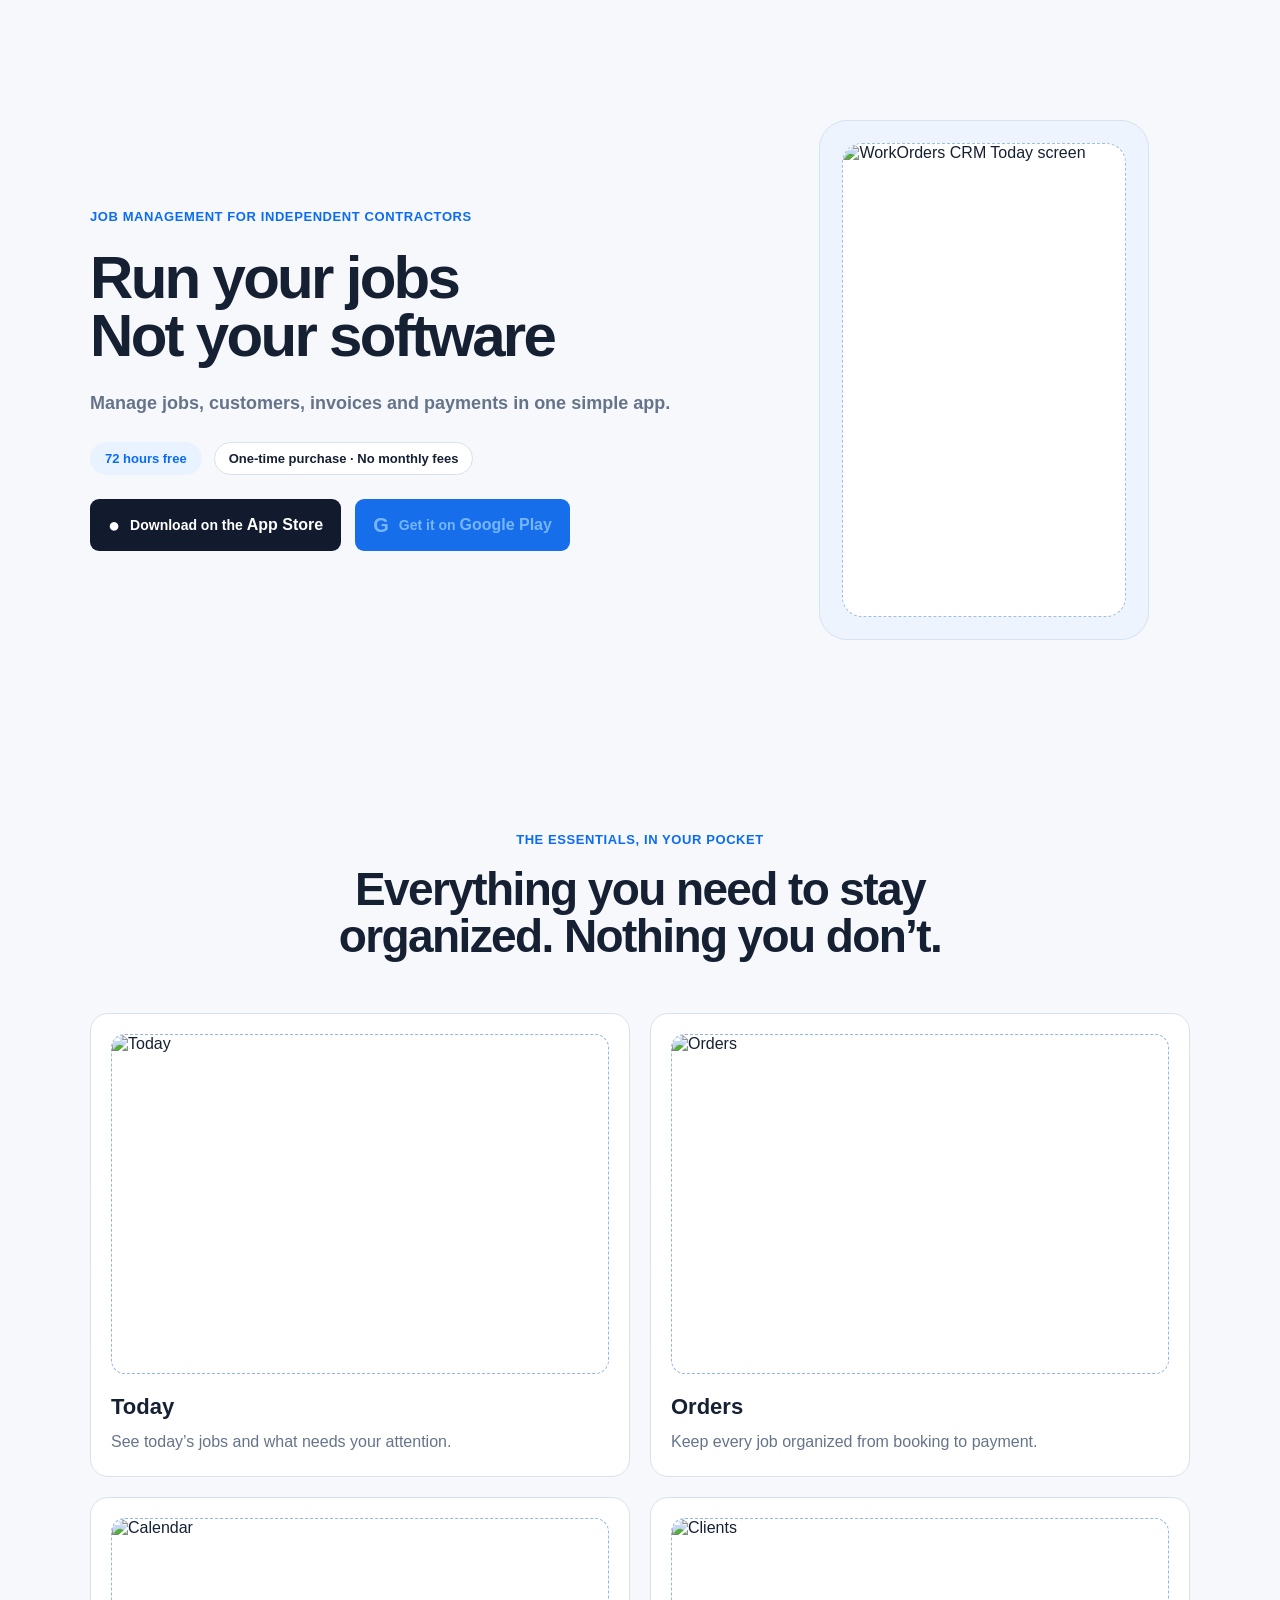
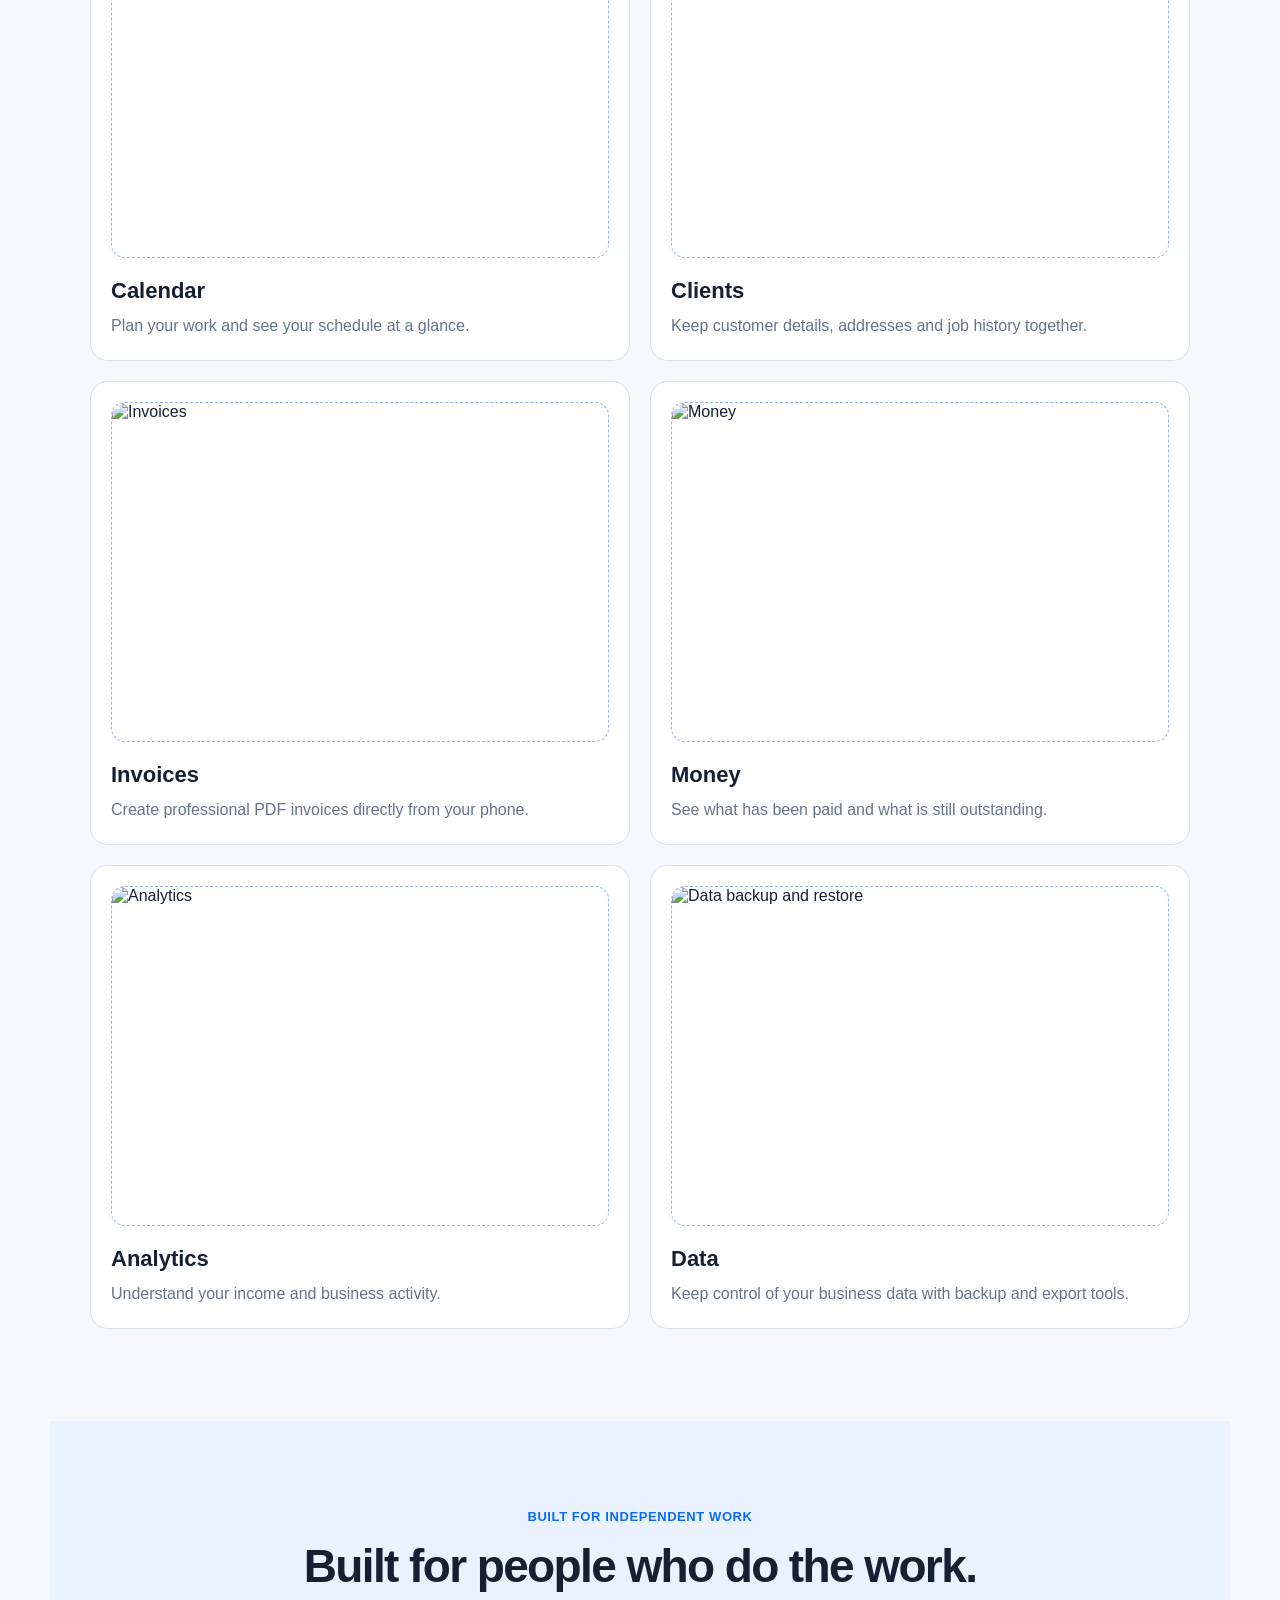
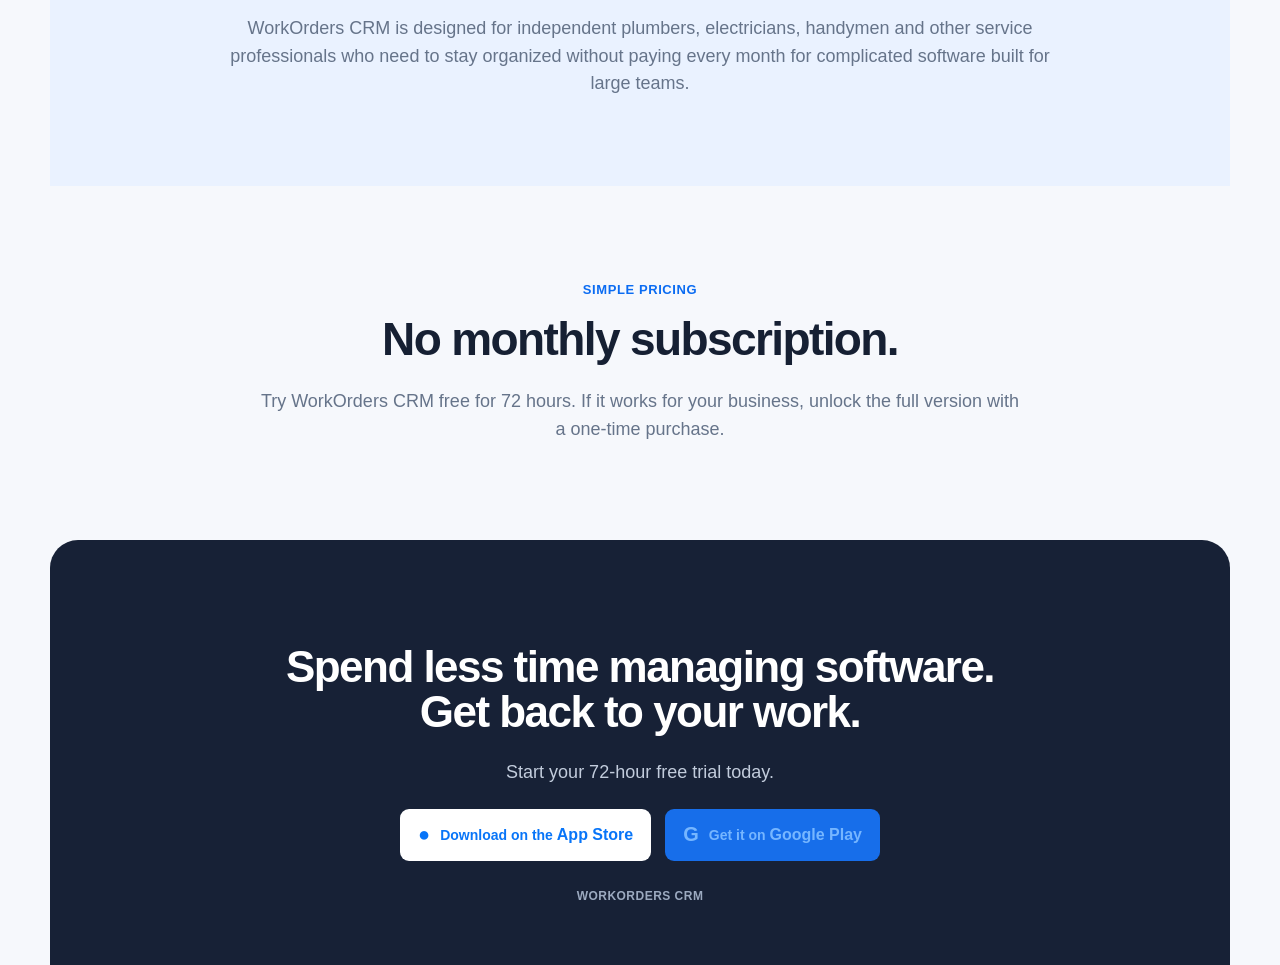
==== index.html @ 6b3ce866 "Add files via upload" ====
<!doctype html>
<html lang="en">
<head>
  <meta charset="utf-8">
  <meta name="viewport" content="width=device-width, initial-scale=1">
  <title>WorkOrders CRM — Job Management for Independent Contractors</title>
  <meta name="description" content="Manage jobs, customers, invoices and payments in one simple app. Built for independent service professionals. 72-hour free trial, one-time purchase, no monthly fees.">
  <meta name="robots" content="index,follow">
  <meta property="og:title" content="WorkOrders CRM">
  <meta property="og:description" content="Job management for independent contractors. No monthly subscription.">
  <meta property="og:type" content="website">
  <link rel="canonical" href="https://workorderscrm.com/">
  <link rel="stylesheet" href="styles.css">
</head>
<body>

  <main>
    <section class="hero shell">
      <div class="hero-copy">
        <div class="eyebrow">JOB MANAGEMENT FOR INDEPENDENT CONTRACTORS</div>
        <h1>Run your jobs<br>Not your software</h1>
        <p class="lead">Manage jobs, customers, invoices and payments in one simple app.</p>

        <div class="pills">
          <span class="pill blue">72 hours free</span>
          <span class="pill">One-time purchase · No monthly fees</span>
        </div>

        <div class="store-buttons">
          <a class="store appstore" href="https://apps.apple.com/us/app/workorders-crm/id6782194593" target="_blank" rel="noopener" data-store="app_store">
            <span class="store-icon">●</span>
            <span>Download on the <strong>App Store</strong></span>
          </a>
          <a class="store play" href="https://play.google.com/store/apps/details?id=cz.polimermontag.workorderscrm" target="_blank" rel="noopener" data-store="google_play">
            <span class="gmark">G</span>
            <span>Get it on <strong>Google Play</strong></span>
          </a>
        </div>
      </div>

      <div class="hero-phone">
        <div class="phone-frame">
          <img src="https://framerusercontent.com/images/qd9DInGNYUBv0QtWFxtsT7gJkE.png?height=2340&width=1080" alt="WorkOrders CRM Today screen">
        </div>
      </div>
    </section>

    <section class="features shell">
      <div class="section-head">
        <div class="eyebrow">THE ESSENTIALS, IN YOUR POCKET</div>
        <h2>Everything you need to stay<br class="desktop-only"> organized. Nothing you don’t.</h2>
      </div>

      <div class="grid">
        <article class="card">
          <div class="imagebox"><img src="https://framerusercontent.com/images/qd9DInGNYUBv0QtWFxtsT7gJkE.png?height=2340&width=1080" alt="Today"></div>
          <h3>Today</h3><p>See today’s jobs and what needs your attention.</p>
        </article>

        <article class="card">
          <div class="imagebox"><img src="https://framerusercontent.com/images/ADjIYOO7mYXJQtDscpBXR9ZWnak.png?height=2340&width=1080" alt="Orders"></div>
          <h3>Orders</h3><p>Keep every job organized from booking to payment.</p>
        </article>

        <article class="card">
          <div class="imagebox"><img src="https://framerusercontent.com/images/U5erFqchs5apL3lvyuccZ1jVUM.png?height=2340&width=1080" alt="Calendar"></div>
          <h3>Calendar</h3><p>Plan your work and see your schedule at a glance.</p>
        </article>

        <article class="card">
          <div class="imagebox"><img src="https://framerusercontent.com/images/kQJ8jtBnOuMiO95DjbU2zEwNseU.png?height=2340&width=1080" alt="Clients"></div>
          <h3>Clients</h3><p>Keep customer details, addresses and job history together.</p>
        </article>

        <article class="card">
          <div class="imagebox"><img src="https://framerusercontent.com/images/8mpgnXJvXI1ILnUtMQtiGI0oiM.png?height=2340&width=1080" alt="Invoices"></div>
          <h3>Invoices</h3><p>Create professional PDF invoices directly from your phone.</p>
        </article>

        <article class="card">
          <div class="imagebox"><img src="https://framerusercontent.com/images/x715dh2CsWVI0yVBEl1kouSMv3M.png?height=2340&width=1080" alt="Money"></div>
          <h3>Money</h3><p>See what has been paid and what is still outstanding.</p>
        </article>

        <article class="card">
          <div class="imagebox"><img src="https://framerusercontent.com/images/jWWKUc0UXnRxKMe3g5rncYUIao.png?height=2340&width=1080" alt="Analytics"></div>
          <h3>Analytics</h3><p>Understand your income and business activity.</p>
        </article>

        <article class="card">
          <div class="imagebox"><img src="https://framerusercontent.com/images/VTmEQg9eiixEfbmgs8NpRVBaEQ.png?height=2340&width=1080" alt="Data backup and restore"></div>
          <h3>Data</h3><p>Keep control of your business data with backup and export tools.</p>
        </article>
      </div>
    </section>

    <section class="audience shell">
      <div class="eyebrow">BUILT FOR INDEPENDENT WORK</div>
      <h2>Built for people who do the work.</h2>
      <p>WorkOrders CRM is designed for independent plumbers, electricians, handymen and other service professionals who need to stay organized without paying every month for complicated software built for large teams.</p>
    </section>

    <section class="pricing shell">
      <div class="eyebrow">SIMPLE PRICING</div>
      <h2>No monthly subscription.</h2>
      <p>Try WorkOrders CRM free for 72 hours. If it works for your business, unlock the full version with a one-time purchase.</p>
    </section>

    <section class="cta shell">
      <h2>Spend less time managing software.<br>Get back to your work.</h2>
      <p>Start your 72-hour free trial today.</p>
      <div class="store-buttons center">
        <a class="store light" href="https://apps.apple.com/us/app/workorders-crm/id6782194593" target="_blank" rel="noopener" data-store="app_store">
          <span class="store-icon">●</span>
          <span>Download on the <strong>App Store</strong></span>
        </a>
        <a class="store play" href="https://play.google.com/store/apps/details?id=cz.polimermontag.workorderscrm" target="_blank" rel="noopener" data-store="google_play">
          <span class="gmark">G</span>
          <span>Get it on <strong>Google Play</strong></span>
        </a>
      </div>
      <div class="brand">WORKORDERS CRM</div>
    </section>
  </main>

  <script>
    // Keeps UTM parameters available when a user clicks a store button.
    document.querySelectorAll('[data-store]').forEach(function(link) {
      link.addEventListener('click', function() {
        try {
          var params = new URLSearchParams(location.search);
          var eventName = link.dataset.store === 'app_store' ? 'app_store_click' : 'play_store_click';
          console.log(eventName, Object.fromEntries(params.entries()));
        } catch(e) {}
      });
    });
  </script>
</body>
</html>
---- styles.css ----
*{box-sizing:border-box}
:root{
  --bg:#f6f8fc;
  --ink:#162033;
  --muted:#66748a;
  --blue:#0b6cf2;
  --line:#d8e1ec;
  --soft:#eaf2ff;
  --dark:#172136;
}
html{scroll-behavior:smooth}
body{
  margin:0;
  background:var(--bg);
  color:var(--ink);
  font-family:Inter,ui-sans-serif,-apple-system,BlinkMacSystemFont,"Segoe UI",Roboto,Helvetica,Arial,sans-serif;
}
.shell{max-width:1180px;margin:0 auto;padding-left:40px;padding-right:40px}
.hero{
  min-height:760px;
  display:grid;
  grid-template-columns:1.2fr .8fr;
  align-items:center;
  gap:72px;
  padding-top:72px;
  padding-bottom:72px;
}
.eyebrow{
  color:var(--blue);
  font-size:13px;
  line-height:1.2;
  letter-spacing:.045em;
  font-weight:800;
  text-transform:uppercase;
}
h1{
  font-size:60px;
  line-height:.98;
  letter-spacing:-.045em;
  margin:24px 0 24px;
}
h2{
  font-size:46px;
  line-height:1.04;
  letter-spacing:-.035em;
  margin:18px 0 24px;
}
.lead,.pricing p,.audience p,.cta p{
  font-size:18px;
  line-height:1.55;
  color:var(--muted);
}
.lead{font-weight:600;max-width:680px}
.pills{display:flex;gap:12px;flex-wrap:wrap;margin:24px 0}
.pill{
  border:1px solid var(--line);
  background:white;
  border-radius:999px;
  padding:8px 14px;
  font-size:13px;
  font-weight:800;
}
.pill.blue{background:#e9f2ff;color:var(--blue);border-color:#e9f2ff}
.store-buttons{display:flex;gap:14px;flex-wrap:wrap;margin-top:22px}
.store{
  height:52px;
  min-width:205px;
  display:inline-flex;
  align-items:center;
  justify-content:center;
  gap:10px;
  padding:0 18px;
  border-radius:9px;
  text-decoration:none;
  font-size:14px;
  font-weight:600;
  transition:transform .15s ease,opacity .15s ease;
}
.store:hover{transform:translateY(-1px);opacity:.94}
.store strong{font-size:16px}
.appstore{background:#121b2d;color:white}
.play{background:#176eea;color:#76b6ff}
.light{background:white;color:#0875f8}
.store-icon{font-size:20px}
.gmark{font-size:20px;font-weight:900}
.hero-phone{display:flex;justify-content:center}
.phone-frame{
  width:330px;
  height:520px;
  border:1px solid #d6e2f1;
  border-radius:28px;
  background:#eef4fd;
  padding:22px;
  display:flex;
  align-items:center;
  justify-content:center;
}
.phone-frame img{
  width:100%;
  height:100%;
  object-fit:contain;
  border:1px dashed #9dbceb;
  border-radius:20px;
  background:white;
}
.features{padding-top:72px;padding-bottom:92px}
.section-head{text-align:center;margin-bottom:52px}
.grid{
  display:grid;
  grid-template-columns:repeat(2,minmax(0,1fr));
  gap:20px;
}
.card{
  background:white;
  border:1px solid var(--line);
  border-radius:18px;
  padding:20px 20px 22px;
}
.imagebox{
  height:340px;
  border:1px dashed #91b5ec;
  border-radius:14px;
  display:flex;
  justify-content:center;
  align-items:center;
  overflow:hidden;
  background:#fff;
}
.imagebox img{height:100%;width:100%;object-fit:contain}
.card h3{font-size:22px;margin:20px 0 10px}
.card p{margin:0;color:var(--muted);font-size:16px;line-height:1.5}
.audience{
  background:#eaf2ff;
  text-align:center;
  padding-top:88px;
  padding-bottom:88px;
  max-width:1180px;
}
.audience p{max-width:820px;margin:0 auto}
.pricing{text-align:center;padding-top:96px;padding-bottom:96px}
.pricing p{max-width:760px;margin:0 auto}
.cta{
  background:var(--dark);
  border-radius:28px 28px 0 0;
  color:white;
  text-align:center;
  padding-top:86px;
  padding-bottom:62px;
  margin-bottom:0;
}
.cta h2{font-size:44px}
.cta p{color:#c2ccdc}
.center{justify-content:center}
.brand{margin-top:28px;color:#9caac0;font-size:12px;font-weight:800;letter-spacing:.04em}
@media(max-width:800px){
  .shell{padding-left:20px;padding-right:20px}
  .hero{
    grid-template-columns:1fr;
    gap:38px;
    min-height:auto;
    padding-top:54px;
    padding-bottom:64px;
  }
  h1{font-size:46px}
  h2{font-size:36px}
  .lead{font-size:17px}
  .hero-phone{order:2}
  .phone-frame{width:min(100%,340px);height:500px}
  .grid{grid-template-columns:1fr}
  .imagebox{height:340px}
  .audience{margin-left:0;margin-right:0}
  .cta{border-radius:24px 24px 0 0}
  .cta h2{font-size:34px}
  .desktop-only{display:none}
}
@media(max-width:480px){
  h1{font-size:40px}
  h2{font-size:32px}
  .store-buttons{flex-direction:column}
  .store{width:100%}
  .imagebox{height:300px}
}
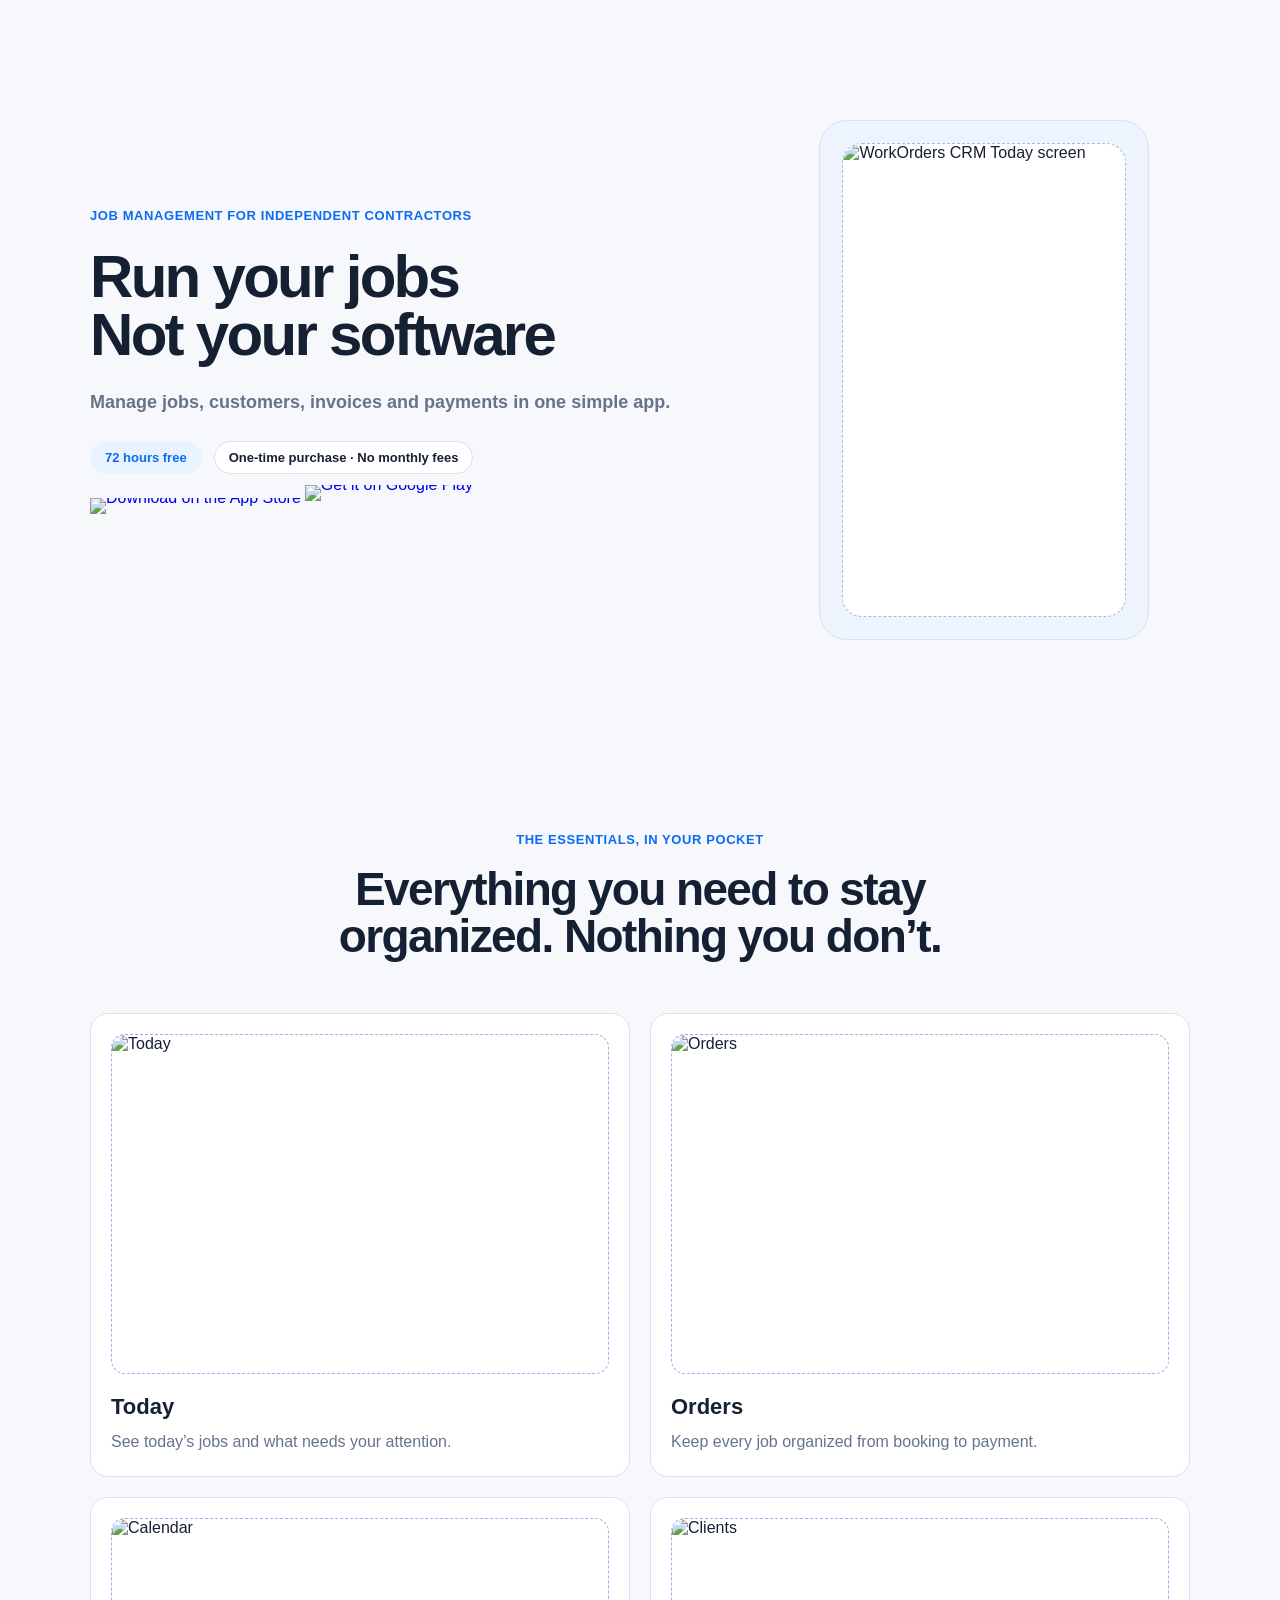
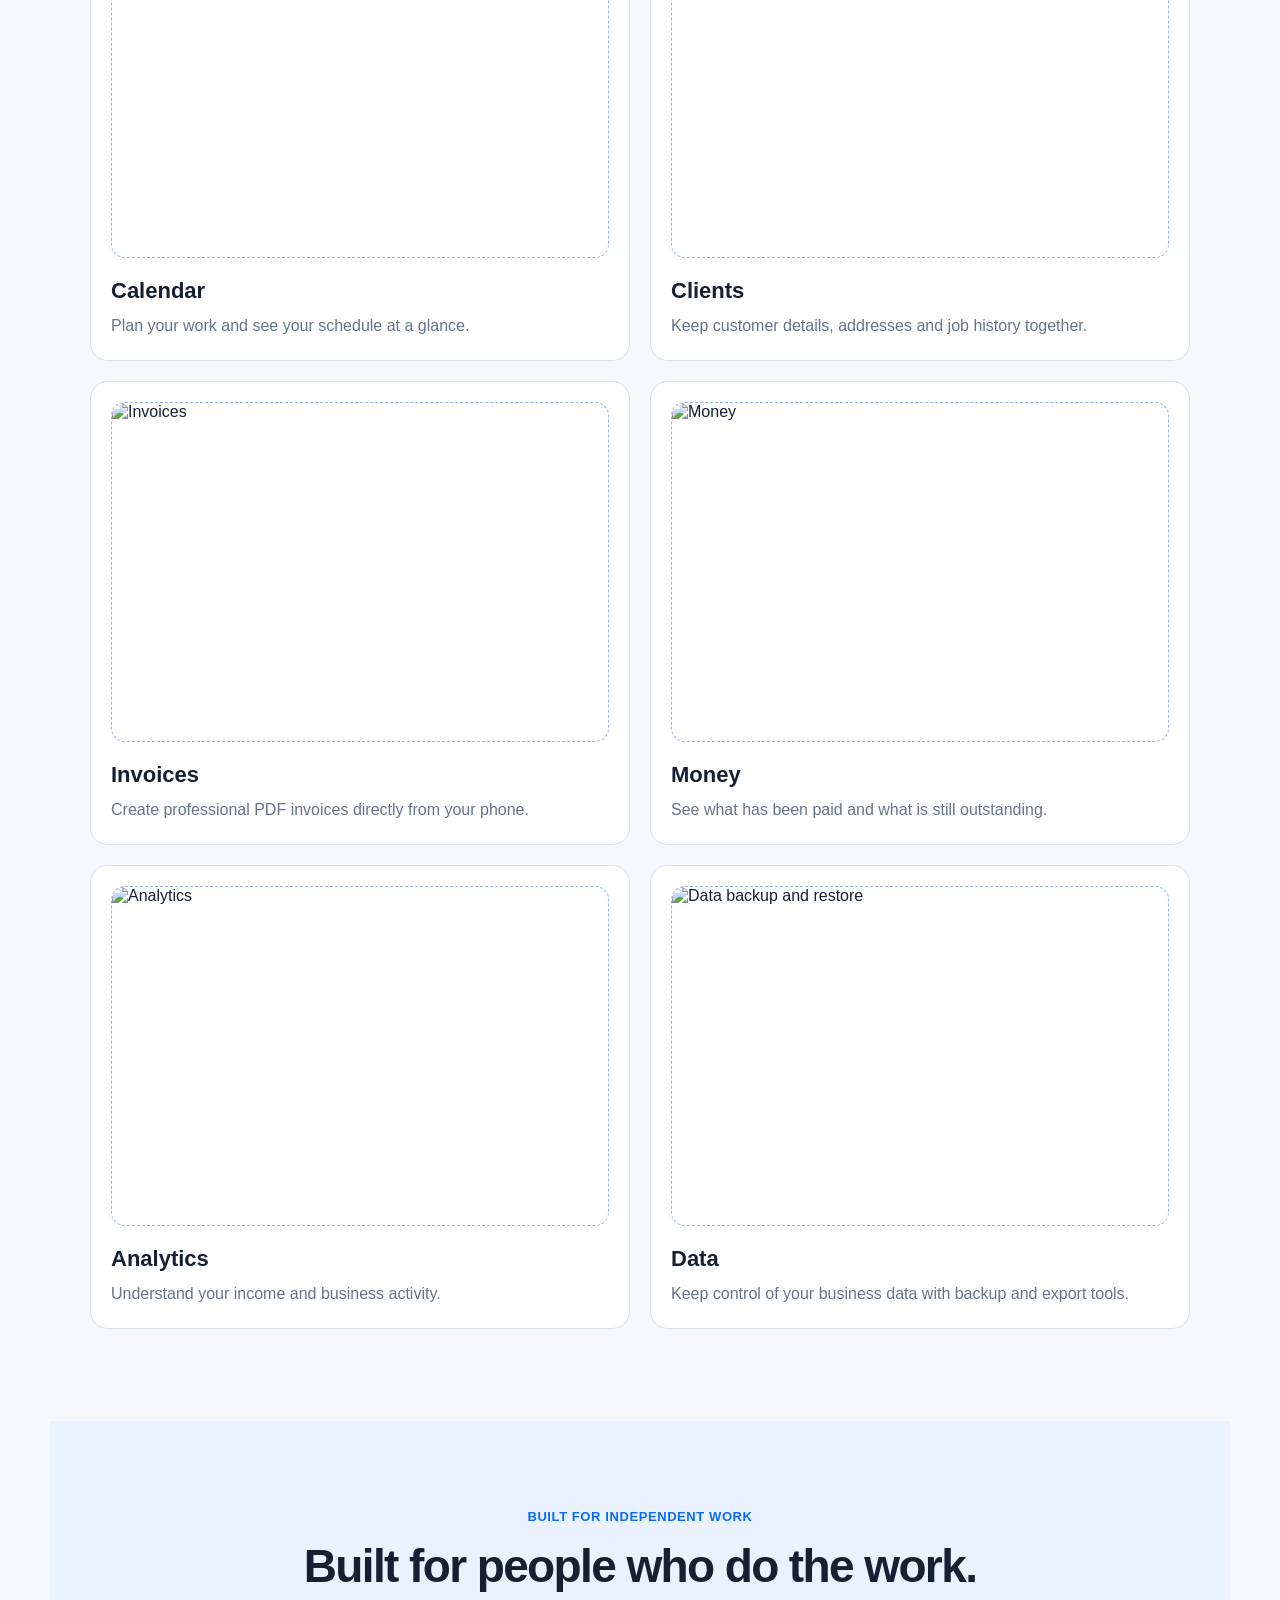
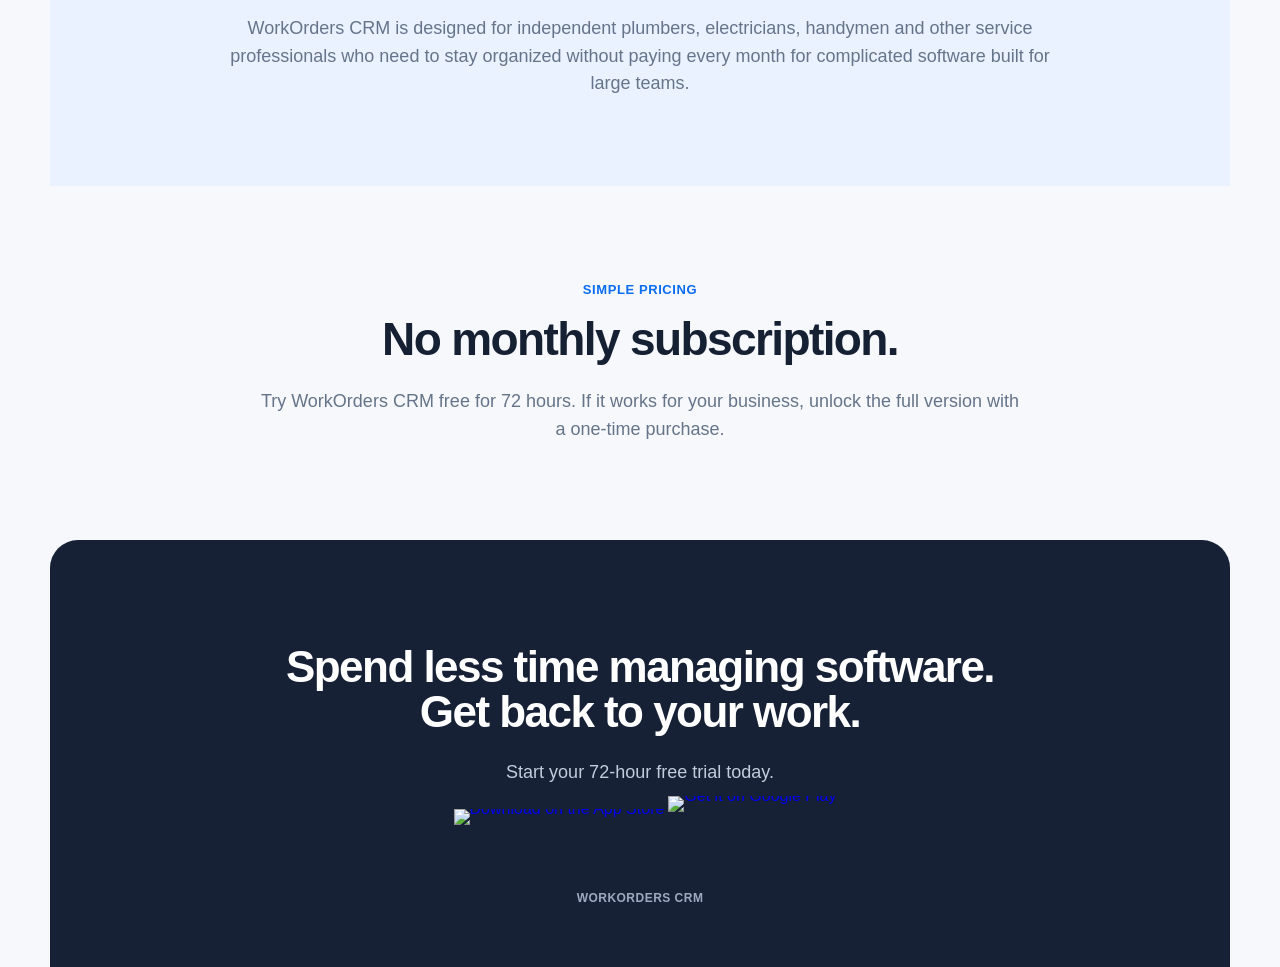
==== commit 4b7b9878: "Refactor HTML structure and improve readability" ====
--- a/index.html
+++ b/index.html
@@ -3,23 +3,97 @@
 <head>
   <meta charset="utf-8">
   <meta name="viewport" content="width=device-width, initial-scale=1">
+
   <title>WorkOrders CRM — Job Management for Independent Contractors</title>
+
   <meta name="description" content="Manage jobs, customers, invoices and payments in one simple app. Built for independent service professionals. 72-hour free trial, one-time purchase, no monthly fees.">
+
   <meta name="robots" content="index,follow">
+
   <meta property="og:title" content="WorkOrders CRM">
   <meta property="og:description" content="Job management for independent contractors. No monthly subscription.">
   <meta property="og:type" content="website">
+
   <link rel="canonical" href="https://workorderscrm.com/">
+
+  <!-- Google tag (gtag.js) -->
+  <script async src="https://www.googletagmanager.com/gtag/js?id=G-G3R13LFSXX"></script>
+  <script>
+    window.dataLayer = window.dataLayer || [];
+
+    function gtag() {
+      dataLayer.push(arguments);
+    }
+
+    gtag('js', new Date());
+    gtag('config', 'G-G3R13LFSXX');
+  </script>
+
   <link rel="stylesheet" href="styles.css">
+
+  <style>
+    /* Official App Store / Google Play badges */
+
+    .official-store-link {
+      display: inline-flex;
+      align-items: center;
+      justify-content: center;
+      text-decoration: none;
+      line-height: 0;
+      transition: transform 0.15s ease, opacity 0.15s ease;
+    }
+
+    .official-store-link:hover {
+      transform: translateY(-1px);
+      opacity: 0.92;
+    }
+
+    .apple-badge {
+      display: block;
+      width: auto;
+      height: 54px;
+    }
+
+    .google-badge {
+      display: block;
+      width: auto;
+      height: 80px;
+      margin: -13px -10px;
+    }
+
+    @media (max-width: 600px) {
+      .apple-badge {
+        height: 48px;
+      }
+
+      .google-badge {
+        height: 71px;
+        margin: -12px -9px;
+      }
+    }
+  </style>
 </head>
+
 <body>
 
   <main>
+
     <section class="hero shell">
+
       <div class="hero-copy">
-        <div class="eyebrow">JOB MANAGEMENT FOR INDEPENDENT CONTRACTORS</div>
-        <h1>Run your jobs<br>Not your software</h1>
-        <p class="lead">Manage jobs, customers, invoices and payments in one simple app.</p>
+
+        <div class="eyebrow">
+          JOB MANAGEMENT FOR INDEPENDENT CONTRACTORS
+        </div>
+
+        <h1>
+          Run your jobs<br>
+          Not your software
+        </h1>
+
+        <p class="lead">
+          Manage jobs, customers, invoices and payments in one simple app.
+        </p>
 
         <div class="pills">
           <span class="pill blue">72 hours free</span>
@@ -27,113 +101,356 @@
         </div>
 
         <div class="store-buttons">
-          <a class="store appstore" href="https://apps.apple.com/us/app/workorders-crm/id6782194593" target="_blank" rel="noopener" data-store="app_store">
-            <span class="store-icon">●</span>
-            <span>Download on the <strong>App Store</strong></span>
+
+          <a
+            class="official-store-link"
+            href="https://apps.apple.com/us/app/workorders-crm/id6782194593"
+            target="_blank"
+            rel="noopener"
+            data-store="app_store"
+            aria-label="Download WorkOrders CRM on the App Store"
+          >
+            <img
+              class="apple-badge"
+              src="https://tools.applemediaservices.com/api/badges/download-on-the-app-store/black/en-us?size=250x83"
+              alt="Download on the App Store"
+            >
           </a>
-          <a class="store play" href="https://play.google.com/store/apps/details?id=cz.polimermontag.workorderscrm" target="_blank" rel="noopener" data-store="google_play">
-            <span class="gmark">G</span>
-            <span>Get it on <strong>Google Play</strong></span>
+
+          <a
+            class="official-store-link"
+            href="https://play.google.com/store/apps/details?id=cz.polimermontag.workorderscrm"
+            target="_blank"
+            rel="noopener"
+            data-store="google_play"
+            aria-label="Get WorkOrders CRM on Google Play"
+          >
+            <img
+              class="google-badge"
+              src="https://play.google.com/intl/en_us/badges/images/generic/en_badge_web_generic.png"
+              alt="Get it on Google Play"
+            >
           </a>
+
         </div>
+
       </div>
 
       <div class="hero-phone">
         <div class="phone-frame">
-          <img src="https://framerusercontent.com/images/qd9DInGNYUBv0QtWFxtsT7gJkE.png?height=2340&width=1080" alt="WorkOrders CRM Today screen">
+          <img
+            src="https://framerusercontent.com/images/qd9DInGNYUBv0QtWFxtsT7gJkE.png?height=2340&width=1080"
+            alt="WorkOrders CRM Today screen"
+          >
         </div>
       </div>
+
     </section>
 
+
     <section class="features shell">
+
       <div class="section-head">
-        <div class="eyebrow">THE ESSENTIALS, IN YOUR POCKET</div>
-        <h2>Everything you need to stay<br class="desktop-only"> organized. Nothing you don’t.</h2>
-      </div>
+
+        <div class="eyebrow">
+          THE ESSENTIALS, IN YOUR POCKET
+        </div>
+
+        <h2>
+          Everything you need to stay<br class="desktop-only">
+          organized. Nothing you don’t.
+        </h2>
+
+      </div>
+
 
       <div class="grid">
-        <article class="card">
-          <div class="imagebox"><img src="https://framerusercontent.com/images/qd9DInGNYUBv0QtWFxtsT7gJkE.png?height=2340&width=1080" alt="Today"></div>
-          <h3>Today</h3><p>See today’s jobs and what needs your attention.</p>
-        </article>
-
-        <article class="card">
-          <div class="imagebox"><img src="https://framerusercontent.com/images/ADjIYOO7mYXJQtDscpBXR9ZWnak.png?height=2340&width=1080" alt="Orders"></div>
-          <h3>Orders</h3><p>Keep every job organized from booking to payment.</p>
-        </article>
-
-        <article class="card">
-          <div class="imagebox"><img src="https://framerusercontent.com/images/U5erFqchs5apL3lvyuccZ1jVUM.png?height=2340&width=1080" alt="Calendar"></div>
-          <h3>Calendar</h3><p>Plan your work and see your schedule at a glance.</p>
-        </article>
-
-        <article class="card">
-          <div class="imagebox"><img src="https://framerusercontent.com/images/kQJ8jtBnOuMiO95DjbU2zEwNseU.png?height=2340&width=1080" alt="Clients"></div>
-          <h3>Clients</h3><p>Keep customer details, addresses and job history together.</p>
-        </article>
-
-        <article class="card">
-          <div class="imagebox"><img src="https://framerusercontent.com/images/8mpgnXJvXI1ILnUtMQtiGI0oiM.png?height=2340&width=1080" alt="Invoices"></div>
-          <h3>Invoices</h3><p>Create professional PDF invoices directly from your phone.</p>
-        </article>
-
-        <article class="card">
-          <div class="imagebox"><img src="https://framerusercontent.com/images/x715dh2CsWVI0yVBEl1kouSMv3M.png?height=2340&width=1080" alt="Money"></div>
-          <h3>Money</h3><p>See what has been paid and what is still outstanding.</p>
-        </article>
-
-        <article class="card">
-          <div class="imagebox"><img src="https://framerusercontent.com/images/jWWKUc0UXnRxKMe3g5rncYUIao.png?height=2340&width=1080" alt="Analytics"></div>
-          <h3>Analytics</h3><p>Understand your income and business activity.</p>
-        </article>
-
-        <article class="card">
-          <div class="imagebox"><img src="https://framerusercontent.com/images/VTmEQg9eiixEfbmgs8NpRVBaEQ.png?height=2340&width=1080" alt="Data backup and restore"></div>
-          <h3>Data</h3><p>Keep control of your business data with backup and export tools.</p>
-        </article>
-      </div>
+
+        <article class="card">
+
+          <div class="imagebox">
+            <img
+              src="https://framerusercontent.com/images/qd9DInGNYUBv0QtWFxtsT7gJkE.png?height=2340&width=1080"
+              alt="Today"
+            >
+          </div>
+
+          <h3>Today</h3>
+
+          <p>
+            See today’s jobs and what needs your attention.
+          </p>
+
+        </article>
+
+
+        <article class="card">
+
+          <div class="imagebox">
+            <img
+              src="https://framerusercontent.com/images/ADjIYOO7mYXJQtDscpBXR9ZWnak.png?height=2340&width=1080"
+              alt="Orders"
+            >
+          </div>
+
+          <h3>Orders</h3>
+
+          <p>
+            Keep every job organized from booking to payment.
+          </p>
+
+        </article>
+
+
+        <article class="card">
+
+          <div class="imagebox">
+            <img
+              src="https://framerusercontent.com/images/U5erFqchs5apL3lvyuccZ1jVUM.png?height=2340&width=1080"
+              alt="Calendar"
+            >
+          </div>
+
+          <h3>Calendar</h3>
+
+          <p>
+            Plan your work and see your schedule at a glance.
+          </p>
+
+        </article>
+
+
+        <article class="card">
+
+          <div class="imagebox">
+            <img
+              src="https://framerusercontent.com/images/kQJ8jtBnOuMiO95DjbU2zEwNseU.png?height=2340&width=1080"
+              alt="Clients"
+            >
+          </div>
+
+          <h3>Clients</h3>
+
+          <p>
+            Keep customer details, addresses and job history together.
+          </p>
+
+        </article>
+
+
+        <article class="card">
+
+          <div class="imagebox">
+            <img
+              src="https://framerusercontent.com/images/8mpgnXJvXI1ILnUtMQtiGI0oiM.png?height=2340&width=1080"
+              alt="Invoices"
+            >
+          </div>
+
+          <h3>Invoices</h3>
+
+          <p>
+            Create professional PDF invoices directly from your phone.
+          </p>
+
+        </article>
+
+
+        <article class="card">
+
+          <div class="imagebox">
+            <img
+              src="https://framerusercontent.com/images/x715dh2CsWVI0yVBEl1kouSMv3M.png?height=2340&width=1080"
+              alt="Money"
+            >
+          </div>
+
+          <h3>Money</h3>
+
+          <p>
+            See what has been paid and what is still outstanding.
+          </p>
+
+        </article>
+
+
+        <article class="card">
+
+          <div class="imagebox">
+            <img
+              src="https://framerusercontent.com/images/jWWKUc0UXnRxKMe3g5rncYUIao.png?height=2340&width=1080"
+              alt="Analytics"
+            >
+          </div>
+
+          <h3>Analytics</h3>
+
+          <p>
+            Understand your income and business activity.
+          </p>
+
+        </article>
+
+
+        <article class="card">
+
+          <div class="imagebox">
+            <img
+              src="https://framerusercontent.com/images/VTmEQg9eiixEfbmgs8NpRVBaEQ.png?height=2340&width=1080"
+              alt="Data backup and restore"
+            >
+          </div>
+
+          <h3>Data</h3>
+
+          <p>
+            Keep control of your business data with backup and export tools.
+          </p>
+
+        </article>
+
+      </div>
+
     </section>
 
+
     <section class="audience shell">
-      <div class="eyebrow">BUILT FOR INDEPENDENT WORK</div>
-      <h2>Built for people who do the work.</h2>
-      <p>WorkOrders CRM is designed for independent plumbers, electricians, handymen and other service professionals who need to stay organized without paying every month for complicated software built for large teams.</p>
+
+      <div class="eyebrow">
+        BUILT FOR INDEPENDENT WORK
+      </div>
+
+      <h2>
+        Built for people who do the work.
+      </h2>
+
+      <p>
+        WorkOrders CRM is designed for independent plumbers,
+        electricians, handymen and other service professionals
+        who need to stay organized without paying every month
+        for complicated software built for large teams.
+      </p>
+
     </section>
 
+
     <section class="pricing shell">
-      <div class="eyebrow">SIMPLE PRICING</div>
-      <h2>No monthly subscription.</h2>
-      <p>Try WorkOrders CRM free for 72 hours. If it works for your business, unlock the full version with a one-time purchase.</p>
+
+      <div class="eyebrow">
+        SIMPLE PRICING
+      </div>
+
+      <h2>
+        No monthly subscription.
+      </h2>
+
+      <p>
+        Try WorkOrders CRM free for 72 hours.
+        If it works for your business, unlock the full version
+        with a one-time purchase.
+      </p>
+
     </section>
 
+
     <section class="cta shell">
-      <h2>Spend less time managing software.<br>Get back to your work.</h2>
-      <p>Start your 72-hour free trial today.</p>
+
+      <h2>
+        Spend less time managing software.<br>
+        Get back to your work.
+      </h2>
+
+      <p>
+        Start your 72-hour free trial today.
+      </p>
+
+
       <div class="store-buttons center">
-        <a class="store light" href="https://apps.apple.com/us/app/workorders-crm/id6782194593" target="_blank" rel="noopener" data-store="app_store">
-          <span class="store-icon">●</span>
-          <span>Download on the <strong>App Store</strong></span>
+
+        <a
+          class="official-store-link"
+          href="https://apps.apple.com/us/app/workorders-crm/id6782194593"
+          target="_blank"
+          rel="noopener"
+          data-store="app_store"
+          aria-label="Download WorkOrders CRM on the App Store"
+        >
+          <img
+            class="apple-badge"
+            src="https://tools.applemediaservices.com/api/badges/download-on-the-app-store/black/en-us?size=250x83"
+            alt="Download on the App Store"
+          >
         </a>
-        <a class="store play" href="https://play.google.com/store/apps/details?id=cz.polimermontag.workorderscrm" target="_blank" rel="noopener" data-store="google_play">
-          <span class="gmark">G</span>
-          <span>Get it on <strong>Google Play</strong></span>
+
+
+        <a
+          class="official-store-link"
+          href="https://play.google.com/store/apps/details?id=cz.polimermontag.workorderscrm"
+          target="_blank"
+          rel="noopener"
+          data-store="google_play"
+          aria-label="Get WorkOrders CRM on Google Play"
+        >
+          <img
+            class="google-badge"
+            src="https://play.google.com/intl/en_us/badges/images/generic/en_badge_web_generic.png"
+            alt="Get it on Google Play"
+          >
         </a>
-      </div>
-      <div class="brand">WORKORDERS CRM</div>
+
+      </div>
+
+
+      <div class="brand">
+        WORKORDERS CRM
+      </div>
+
     </section>
+
   </main>
 
+
   <script>
-    // Keeps UTM parameters available when a user clicks a store button.
+
     document.querySelectorAll('[data-store]').forEach(function(link) {
+
       link.addEventListener('click', function() {
+
         try {
-          var params = new URLSearchParams(location.search);
-          var eventName = link.dataset.store === 'app_store' ? 'app_store_click' : 'play_store_click';
-          console.log(eventName, Object.fromEntries(params.entries()));
-        } catch(e) {}
+
+          var params = new URLSearchParams(window.location.search);
+
+          var eventName =
+            link.dataset.store === 'app_store'
+              ? 'app_store_click'
+              : 'play_store_click';
+
+          gtag('event', eventName, {
+
+            store: link.dataset.store,
+
+            utm_source:
+              params.get('utm_source') || '',
+
+            utm_medium:
+              params.get('utm_medium') || '',
+
+            utm_campaign:
+              params.get('utm_campaign') || ''
+
+          });
+
+        } catch(e) {
+
+          console.error(e);
+
+        }
+
       });
+
     });
+
   </script>
+
 </body>
 </html>
